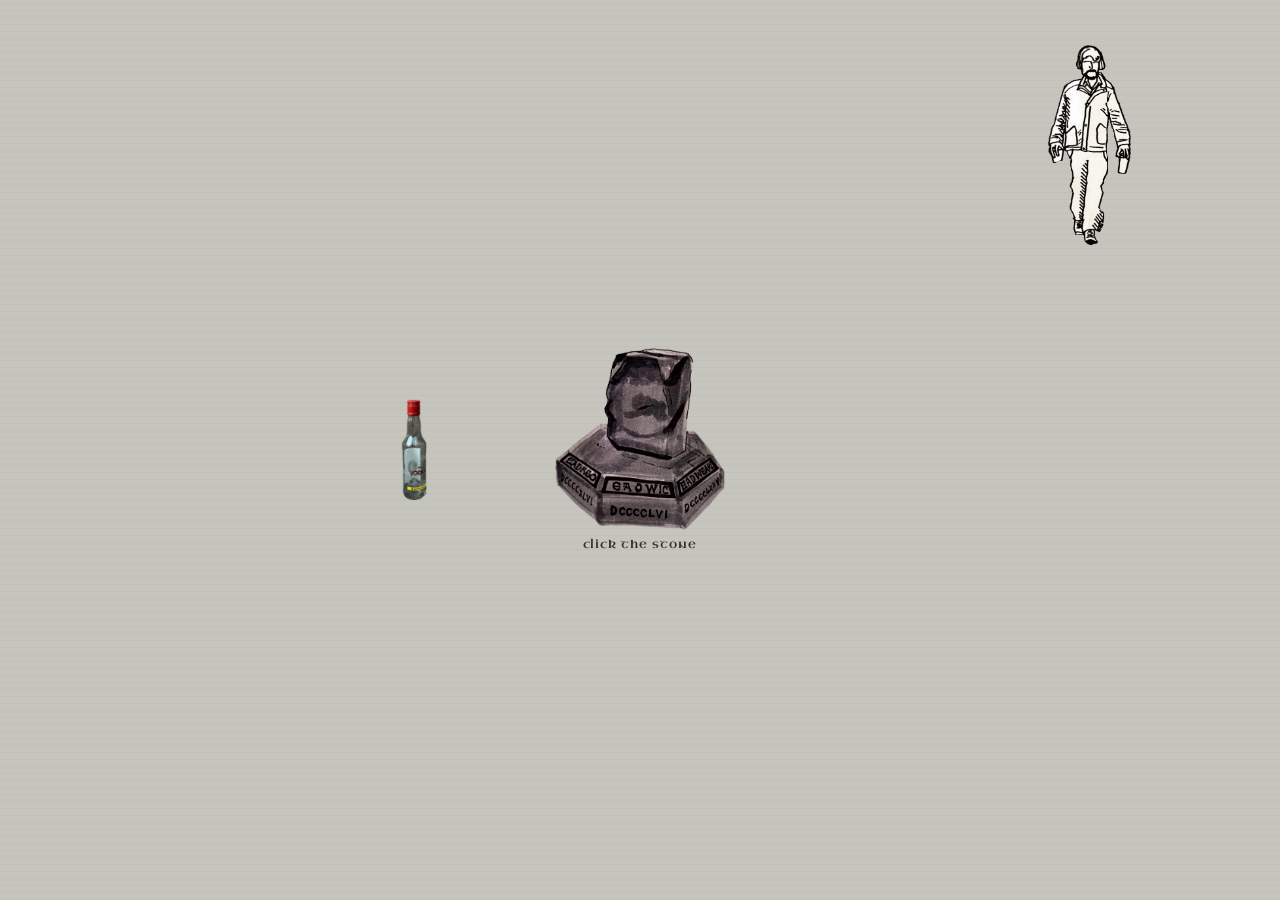
==== index.html @ 2dbc22a3 "Initial commit" ====
<!DOCTYPE html>
<html lang="en">
<head>
  <meta charset="UTF-8">
  <meta name="viewport" content="width=device-width, initial-scale=1.0">
  <title>King's Stone</title>
  <link rel="preconnect" href="https://fonts.googleapis.com">
  <link rel="preconnect" href="https://fonts.gstatic.com" crossorigin>
  <link href="https://fonts.googleapis.com/css2?family=Uncial+Antiqua&display=swap" rel="stylesheet">
  <link rel="stylesheet" href="style.css">
</head>
<body>
  <div class="cursor-trail" id="cursorTrail" aria-hidden="true"></div>
  <main class="scene">
    <button class="human-passing" id="drinkGameLaunch" type="button" aria-label="Open the drink filling game">
      <img src="images/human passing.png" alt="">
    </button>
    <section class="artwork" aria-label="Coronation stone">
      <img class="glass-bottle" src="images/glass bottle.png" alt="Glass bottle">
      <button class="stone" id="stone" type="button" aria-expanded="false" aria-label="Open a king card">
        <img src="images/coronation stone .png" alt="Coronation stone">
      </button>
      <p class="stone-hint" aria-hidden="true">Click the stone</p>
    </section>

    <div class="card-overlay" id="cardOverlay" aria-hidden="true">
      <article class="king-card" role="dialog" aria-modal="true" aria-label="King information card">
        <div class="card-art">
          <img id="cardImage" src="images/king 1.JPG" alt="King illustration">
        </div>
        <div class="card-copy">
          <h1 id="cardName">King Cadred</h1>
          <p id="cardYear">945</p>
          <p id="cardDescription"></p>
          <button class="start-game" id="startGame" type="button">Start Game</button>
        </div>
      </article>
    </div>

    <div class="game-overlay" id="gameOverlay" aria-hidden="true">
      <section class="game-panel" role="dialog" aria-modal="true" aria-labelledby="gameTitle">
        <header class="game-header">
          <h2 id="gameTitle">Collect the Figures</h2>
          <button class="close-game" id="closeGame" type="button" aria-label="Close game">×</button>
        </header>
        <div class="game-stage">
          <div class="game-board" id="gameBoard">
            <img class="game-artwork" src="images/war%20scene.png" alt="Historical illustration of people and animals in a medieval scene">
            <button class="character-zone" type="button" data-character-id="left-figure" data-character-name="Left-side figure" data-x="0.01" data-y="0.39" data-width="0.14" data-height="0.2" aria-label="Select left-side figure">
              <span class="character-count" aria-hidden="true">0 / 5</span>
            </button>
            <button class="character-zone" type="button" data-character-id="archer" data-character-name="Archer" data-x="0.19" data-y="0.12" data-width="0.23" data-height="0.19" aria-label="Select archer">
              <span class="character-count" aria-hidden="true">0 / 5</span>
            </button>
            <button class="character-zone" type="button" data-character-id="crowned-figure" data-character-name="Crowned figure" data-x="0.35" data-y="0.25" data-width="0.29" data-height="0.24" aria-label="Select crowned figure">
              <span class="character-count" aria-hidden="true">0 / 5</span>
            </button>
            <button class="character-zone" type="button" data-character-id="right-figure" data-character-name="Right-side figure" data-x="0.59" data-y="0.33" data-width="0.23" data-height="0.25" aria-label="Select right-side figure">
              <span class="character-count" aria-hidden="true">0 / 5</span>
            </button>
            <button class="character-zone" type="button" data-character-id="upper-window-figure" data-character-name="Upper window figure" data-x="0.83" data-y="0.03" data-width="0.17" data-height="0.27" aria-label="Select upper window figure">
              <span class="character-count" aria-hidden="true">0 / 5</span>
            </button>
            <button class="character-zone" type="button" data-character-id="lower-window-figure" data-character-name="Lower window figure" data-x="0.86" data-y="0.43" data-width="0.14" data-height="0.28" aria-label="Select lower window figure">
              <span class="character-count" aria-hidden="true">0 / 5</span>
            </button>
            <span class="hand-pointer" id="handPointer" aria-hidden="true" hidden></span>
          </div>
          <video class="game-camera" id="gameCamera" autoplay playsinline muted hidden></video>
          <p class="game-score" id="gameScore">Collected: 0 / 6</p>
        </div>
        <p class="game-status" id="gameStatus" role="status" aria-live="polite">Move your hand over a figure and select it five times to collect it.</p>
        <p class="game-privacy">Camera video is processed locally and is not recorded or uploaded.</p>
        <button class="retry-game" id="retryGame" type="button" hidden>Try Again</button>
      </section>
    </div>

    <div class="drink-overlay" id="drinkOverlay" aria-hidden="true">
      <section class="drink-panel" role="dialog" aria-modal="true" aria-labelledby="drinkTitle">
        <button class="drink-close" id="closeDrinkGame" type="button" aria-label="Close drink game">×</button>
        <h2 id="drinkTitle">Would you like some drinks?</h2>
        <div class="drink-stage">
          <div class="drink-cup" id="drinkCup" role="img" aria-label="Empty cup">
            <div class="cup-interior">
              <div class="drink-liquid" id="drinkLiquid"></div>
            </div>
            <span class="cup-rim" aria-hidden="true"></span>
          </div>
          <video class="drink-camera" id="drinkCamera" autoplay playsinline muted hidden></video>
        </div>
        <p class="drink-prompt">Fill the cup pls!</p>
        <p class="drink-score" id="drinkScore">Score: 0</p>
        <p class="drink-status" id="drinkStatus" role="status" aria-live="polite">Open your mouth to pour. Close it to lock your score before the cup overflows.</p>
        <p class="drink-privacy">This is a virtual drink. Camera video is processed locally and is not recorded or uploaded.</p>
        <div class="drink-actions">
          <button class="drink-start" id="startDrinkGame" type="button">Start Game</button>
          <button class="drink-retry" id="retryDrinkGame" type="button" hidden>Play Again</button>
        </div>
      </section>
    </div>
  </main>
  <script src="script.js"></script>
</body>
</html>
---- style.css ----
* {
  box-sizing: border-box;
  margin: 0;
  padding: 0;
}

body {
  --crown-cursor: url("data:image/svg+xml,%3Csvg xmlns='http://www.w3.org/2000/svg' width='24' height='24' viewBox='0 0 24 24'%3E%3Cpath d='M4 18 2.5 8 8 11 12 4l4 7 5.5-3L20 18z' fill='%23c9a84c' stroke='%23494942' stroke-width='1.5' stroke-linejoin='round'/%3E%3C/svg%3E") 12 12, auto;
  position: relative;
  isolation: isolate;
  min-height: 100vh;
  overflow: hidden;
  cursor: var(--crown-cursor);
  font-family: "Uncial Antiqua", Georgia, serif;
  color: #494942;
  background:
    repeating-linear-gradient(
      0deg,
      rgba(92, 92, 81, 0.045) 0,
      rgba(92, 92, 81, 0.045) 1px,
      transparent 1px,
      transparent 7px
    ),
    #c5c5bd;
}

body::before {
  content: "";
  position: fixed;
  inset: 0;
  z-index: -1;
  pointer-events: none;
  opacity: 0;
  background: url("images/night.jpg") center 25% / cover no-repeat;
  transition: opacity 1.4s ease;
}

body.night-mode {
  color: #eee3cb;
}

body.night-mode::before {
  opacity: 0.48;
}

button {
  border: 0;
  font: inherit;
  color: inherit;
  cursor: var(--crown-cursor);
}

.cursor-trail {
  position: fixed;
  inset: 0;
  z-index: 20;
  overflow: hidden;
  pointer-events: none;
}

.cursor-trail-dot {
  position: fixed;
  width: 5px;
  height: 2.5px;
  border-radius: 1px;
  background: #c9a84c;
  opacity: 0.65;
  pointer-events: none;
  transform: rotate(var(--stitch-angle));
  animation: cursor-trail-fade 1.2s ease-out forwards;
}

@keyframes cursor-trail-fade {
  to {
    opacity: 0;
    transform: rotate(var(--stitch-angle)) scale(0.35);
  }
}

.scene {
  position: relative;
  min-height: 100vh;
  display: grid;
  place-items: center;
  padding: 3vh 4vw;
}

.human-passing {
  position: fixed;
  top: 5vh;
  right: 9vw;
  width: min(16vw, 150px);
  height: min(26vh, 240px);
  padding: 0;
  border: 0;
  background: transparent;
  transition: transform 350ms ease;
}

.human-passing img {
  display: block;
  width: 100%;
  height: 100%;
  object-fit: contain;
  mix-blend-mode: multiply;
}

.human-passing:hover {
  transform: translateY(-5px);
}

.artwork {
  position: relative;
  width: min(66vw, 760px);
  height: min(88vh, 820px);
  display: flex;
  flex-direction: column;
  align-items: center;
  justify-content: center;
}

.glass-bottle {
  position: absolute;
  top: 50%;
  right: calc(50% + min(11.55vw, 122.5px) + 90px);
  width: min(2.4vw, 26px);
  height: min(15.4vh, 120px);
  object-fit: contain;
  mix-blend-mode: multiply;
  transition: transform 350ms ease;
  transform: translateY(-50%);
}

.glass-bottle:hover {
  transform: translateY(calc(-50% - 5px));
}

.stone {
  position: relative;
  width: min(23.1vw, 245px);
  aspect-ratio: 1.35;
  overflow: hidden;
  border-radius: 0;
  background: transparent;
  filter: grayscale(0.25) sepia(0.08) contrast(1.05);
  transition: transform 350ms ease, filter 400ms ease;
}

.stone-hint {
  margin-top: 0.4rem;
  color: #000000;
  font-size: 0.78rem;
  letter-spacing: 0.08em;
  text-transform: lowercase;
  opacity: 0.76;
}

body.night-mode .stone-hint {
  color: #eee3cb;
}

.stone:hover {
  transform: translateY(-5px);
  filter: grayscale(0.05) sepia(0.12) contrast(1.12);
}

.stone:focus-visible {
  outline: 3px solid #5f5f55;
  outline-offset: 10px;
}

.stone img {
  display: block;
  width: 100%;
  height: 100%;
  object-fit: contain;
  object-position: center;
  mix-blend-mode: multiply;
}

.card-overlay {
  position: fixed;
  inset: 0;
  z-index: 10;
  display: grid;
  place-items: center;
  pointer-events: none;
  visibility: hidden;
  opacity: 0;
  transition: opacity 280ms ease, visibility 280ms;
}

.card-overlay.open {
  pointer-events: none;
  visibility: visible;
  opacity: 1;
}

.king-card {
  position: absolute;
  left: 50%;
  top: 50%;
  width: min(82vw, 430px);
  height: min(76vh, 620px);
  display: grid;
  grid-template-rows: 62% 38%;
  overflow: hidden;
  border: 5px solid #77776f;
  border-radius: 18px;
  background: #d6d5ca;
  box-shadow: 0 24px 70px rgba(45, 45, 40, 0.28);
  pointer-events: auto;
  transform: translate(-50%, -50%) scale(0.82);
  transition: transform 380ms cubic-bezier(0.2, 0.8, 0.2, 1);
}

body.night-mode .king-card {
  color: #494942;
}

.card-overlay.open .king-card {
  transform: translate(-50%, -50%) scale(1);
}

.card-art {
  min-height: 0;
  overflow: hidden;
  border-bottom: 3px solid #77776f;
  background: #babbb2;
}

.card-art img {
  display: block;
  width: 100%;
  height: 100%;
  object-fit: contain;
  object-position: center;
  filter: grayscale(0.85) contrast(1.12);
  mix-blend-mode: multiply;
}

.card-copy {
  padding: clamp(1rem, 3vh, 1.7rem);
  overflow: hidden;
}

.start-game {
  margin-top: 0.75rem;
  padding: 0.45rem 0.9rem;
  border: 2px solid #6f684e;
  border-radius: 999px;
  background: #c9a84c;
  font-size: 0.85rem;
  transition: transform 200ms ease, background-color 200ms ease;
}

.start-game:hover {
  transform: translateY(-2px);
  background: #d7bc70;
}

.card-copy h1 {
  font-size: clamp(1.6rem, 5vw, 2.5rem);
  line-height: 1;
  font-weight: normal;
}

.card-copy p {
  margin-top: 0.55rem;
  font-family: Georgia, serif;
  font-size: clamp(0.82rem, 2.2vw, 1rem);
  line-height: 1.35;
}

#cardYear {
  font-size: 0.8rem;
  letter-spacing: 0.12em;
  text-transform: uppercase;
}

.game-overlay {
  position: fixed;
  inset: 0;
  z-index: 40;
  display: grid;
  place-items: center;
  padding: 1rem;
  background: rgba(15, 17, 18, 0.78);
  visibility: hidden;
  opacity: 0;
  pointer-events: none;
  transition: opacity 250ms ease, visibility 250ms;
}

.game-overlay.open {
  visibility: visible;
  opacity: 1;
  pointer-events: auto;
}

.game-panel {
  width: min(94vw, 900px);
  max-height: 94vh;
  overflow: auto;
  padding: clamp(1rem, 3vw, 1.75rem);
  border: 3px solid #77776f;
  border-radius: 14px;
  background: #d6d5ca;
  color: #494942;
  box-shadow: 0 24px 70px rgba(0, 0, 0, 0.38);
}

.game-header {
  display: flex;
  align-items: center;
  justify-content: space-between;
  gap: 1rem;
  margin-bottom: 0.8rem;
}

.game-header h2 {
  font-size: clamp(1.2rem, 3vw, 1.8rem);
  font-weight: normal;
}

.close-game {
  width: 2.5rem;
  height: 2.5rem;
  border: 1px solid #77776f;
  border-radius: 50%;
  background: #e7e5d9;
  font-size: 1.6rem;
  line-height: 1;
}

.game-stage {
  position: relative;
  display: flex;
  align-items: center;
  justify-content: center;
  height: min(68vh, 720px);
  min-height: 320px;
  overflow: hidden;
  border: 2px solid #77776f;
  border-radius: 8px;
  background:
    radial-gradient(ellipse at center, rgba(201, 168, 76, 0.16), transparent 55%),
    linear-gradient(145deg, #343638, #181a1d);
}

.game-board {
  position: relative;
  width: min(40vw, 460px);
  height: auto;
  max-width: 100%;
  max-height: 100%;
  aspect-ratio: 768 / 1114;
  overflow: hidden;
  background: #242321;
}

.game-artwork {
  display: block;
  width: 100%;
  height: 100%;
  object-fit: contain;
}

.character-zone {
  position: absolute;
  left: var(--x);
  top: var(--y);
  width: var(--width);
  height: var(--height);
  border: 1px dashed rgba(255, 223, 142, 0.24);
  border-radius: 42%;
  background: transparent;
  transition: border-color 180ms ease, background-color 180ms ease, box-shadow 180ms ease;
}

.character-zone.selected {
  border: 2px solid #f1cf68;
  background: rgba(255, 213, 95, 0.2);
  box-shadow: 0 0 22px rgba(255, 211, 91, 0.72), inset 0 0 18px rgba(255, 222, 129, 0.45);
}

.character-zone.collected {
  border: 2px solid #ffe69a;
  background: rgba(255, 216, 104, 0.32);
  box-shadow: 0 0 30px rgba(255, 220, 111, 0.85), inset 0 0 22px rgba(255, 235, 169, 0.7);
}

.character-count {
  position: absolute;
  top: 0.25rem;
  right: 0.25rem;
  display: none;
  min-width: 3.2rem;
  padding: 0.2rem 0.35rem;
  border: 1px solid #ead18a;
  border-radius: 999px;
  background: #2a2925;
  color: #ffebac;
  font: 0.72rem/1.2 Georgia, serif;
  white-space: nowrap;
}

.character-zone.selected .character-count,
.character-zone.collected .character-count {
  display: block;
}

.hand-pointer {
  position: absolute;
  z-index: 4;
  width: 1rem;
  height: 1rem;
  border: 2px solid #fff0b8;
  border-radius: 50%;
  background: #d7ad48;
  box-shadow: 0 0 14px 5px rgba(255, 213, 95, 0.8);
  pointer-events: none;
  transform: translate(-50%, -50%);
}

.hand-pointer[hidden] {
  display: none;
}

.game-camera {
  position: absolute;
  top: 0.75rem;
  left: 0.75rem;
  width: clamp(110px, 20vw, 180px);
  aspect-ratio: 4 / 3;
  border: 2px solid #d6d5ca;
  border-radius: 6px;
  background: #101113;
  object-fit: cover;
  transform: scaleX(-1);
}

.game-score {
  position: absolute;
  top: 1rem;
  right: 1rem;
  color: #f0e5c8;
  font-size: 1rem;
  text-shadow: 0 1px 5px #111;
}

.night-mode .game-score {
  color: #f0e5c8;
}

.game-status {
  min-height: 1.5em;
  margin-top: 0.75rem;
  font-size: 0.95rem;
}

.game-privacy {
  margin-top: 0.3rem;
  font: 0.78rem/1.4 Georgia, serif;
  opacity: 0.8;
}

.retry-game {
  margin-top: 0.75rem;
  padding: 0.45rem 0.9rem;
  border: 1px solid #6f684e;
  border-radius: 6px;
  background: #c9a84c;
}

.drink-overlay {
  position: fixed;
  inset: 0;
  z-index: 50;
  display: grid;
  place-items: center;
  padding: 1rem;
  background: rgba(15, 17, 18, 0.78);
  visibility: hidden;
  opacity: 0;
  pointer-events: none;
  transition: opacity 250ms ease, visibility 250ms;
}

.drink-overlay.open {
  visibility: visible;
  opacity: 1;
  pointer-events: auto;
}

.drink-panel {
  position: relative;
  width: min(92vw, 660px);
  max-height: 94vh;
  overflow: auto;
  padding: clamp(1.25rem, 4vw, 2.5rem);
  border: 3px solid #77776f;
  border-radius: 12px;
  background: #f0eee5;
  color: #24231f;
  text-align: center;
  box-shadow: 0 24px 70px rgba(0, 0, 0, 0.38);
}

.drink-close {
  position: absolute;
  top: 0.8rem;
  right: 0.8rem;
  width: 2.25rem;
  height: 2.25rem;
  border: 1px solid #77776f;
  border-radius: 50%;
  background: #e7e5d9;
  font-size: 1.4rem;
  line-height: 1;
}

.drink-panel h2 {
  margin: 0 2rem 1.25rem;
  font-size: clamp(1.2rem, 3.3vw, 1.8rem);
  font-weight: normal;
}

.drink-stage {
  position: relative;
  display: grid;
  place-items: center;
  height: clamp(220px, 34vh, 330px);
  border: 1px solid rgba(73, 73, 66, 0.25);
  border-radius: 8px;
  background:
    repeating-linear-gradient(0deg, rgba(99, 91, 73, 0.025) 0 1px, transparent 1px 5px),
    #f7f5ed;
}

.drink-cup {
  position: relative;
  width: clamp(100px, 18vw, 142px);
  height: clamp(125px, 25vh, 180px);
}

.drink-cup::before {
  content: "";
  position: absolute;
  inset: 0;
  z-index: 0;
  background: #393832;
  clip-path: polygon(3% 0, 97% 0, 82% 100%, 18% 100%);
}

.cup-interior {
  position: absolute;
  inset: 4px;
  z-index: 1;
  overflow: hidden;
  background: #f7f5ed;
  clip-path: polygon(4% 0, 96% 0, 82% 100%, 18% 100%);
}

.drink-liquid {
  position: absolute;
  right: 0;
  bottom: 0;
  left: 0;
  height: 0;
  background: linear-gradient(180deg, #edc465, #bd7936);
  transition: height 100ms linear;
}

.cup-rim {
  position: absolute;
  top: -1px;
  left: 1%;
  z-index: 2;
  width: 98%;
  height: 8px;
  border: 3px solid #393832;
  border-radius: 50%;
}

.drink-cup.overflowing::after {
  content: "";
  position: absolute;
  top: -8px;
  left: 43%;
  z-index: 3;
  width: 18px;
  height: 18px;
  border-radius: 50%;
  background: #edc465;
  box-shadow: 12px 8px 0 -4px #d59a4a, -10px 12px 0 -5px #edc465;
  animation: cup-spill 280ms ease-in-out infinite alternate;
}

.drink-camera {
  position: absolute;
  top: 0.75rem;
  right: 0.75rem;
  width: clamp(90px, 18vw, 150px);
  aspect-ratio: 4 / 3;
  border: 2px solid #77776f;
  border-radius: 6px;
  background: #171717;
  object-fit: cover;
  transform: scaleX(-1);
}

.drink-prompt {
  margin-top: 1rem;
  font-size: clamp(1.1rem, 2.6vw, 1.45rem);
}

.drink-score {
  margin-top: 0.5rem;
  font: 1rem Georgia, serif;
}

.drink-status {
  min-height: 1.5em;
  margin-top: 0.65rem;
  font: 0.95rem/1.4 Georgia, serif;
}

.drink-privacy {
  margin-top: 0.45rem;
  font: 0.75rem/1.4 Georgia, serif;
  opacity: 0.75;
}

.drink-actions {
  display: flex;
  justify-content: center;
  gap: 0.75rem;
  margin-top: 1rem;
}

.drink-start,
.drink-retry {
  padding: 0.55rem 1.1rem;
  border: 1px solid #6f684e;
  border-radius: 999px;
  background: #c9a84c;
  font: inherit;
}

@keyframes cup-spill {
  to {
    transform: translateY(7px) scale(0.85);
  }
}

@media (max-width: 760px) {
  body {
    overflow: auto;
  }

  .scene {
    min-height: 100svh;
  }

  .human-passing {
    top: 4vh;
    right: 7vw;
    width: min(24vw, 115px);
    height: min(22svh, 180px);
  }

  .artwork {
    width: 100vw;
    height: 88svh;
  }

  .glass-bottle {
    right: calc(50% + min(18.25vw, 106.5px) + 48px);
    width: min(4.3vw, 20px);
    height: min(14svh, 96px);
  }

  .stone {
    width: min(36.5vw, 213px);
  }

  .king-card {
    position: absolute;
    left: 50%;
    width: min(86vw, 390px);
    height: min(70vh, 560px);
  }

  .game-panel {
    width: 96vw;
    max-height: 92svh;
    padding: 0.9rem;
  }

  .game-stage {
    height: min(68svh, 650px);
    min-height: 320px;
  }

  .game-board {
    width: min(74vw, 330px);
    height: auto;
  }

  .game-camera {
    top: 0.5rem;
    left: 0.5rem;
    width: clamp(80px, 24vw, 130px);
  }

  .game-score {
    top: 0.75rem;
    right: 0.75rem;
  }

  .drink-panel {
    width: 96vw;
    max-height: 92svh;
    padding: 1rem;
  }

  .drink-stage {
    height: min(34svh, 280px);
  }

  .drink-camera {
    width: clamp(75px, 22vw, 110px);
  }
}
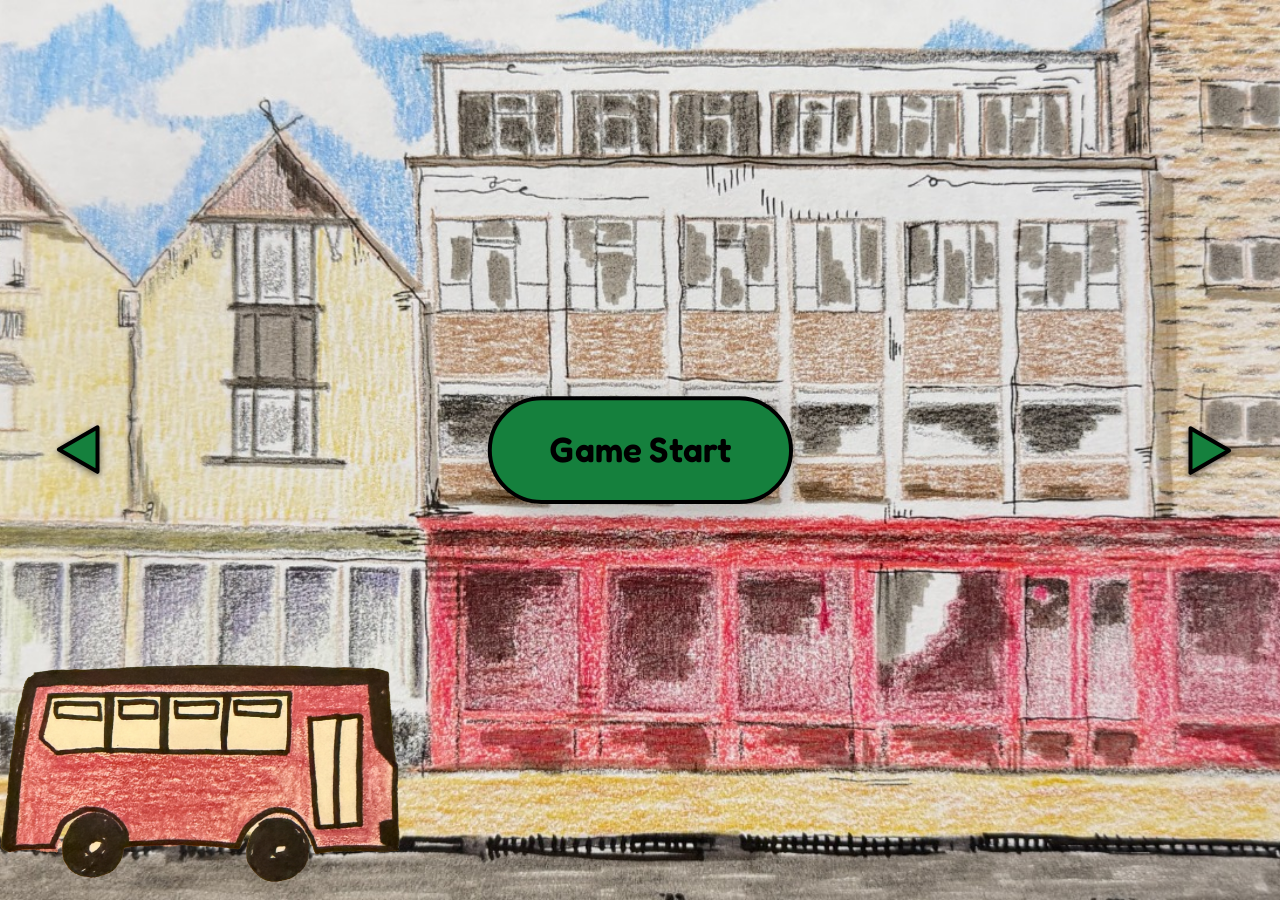
==== commit 0a65d30b: "26.Nov" ====
--- a/index.html
+++ b/index.html
@@ -3,102 +3,34 @@
 <head>
   <meta charset="UTF-8">
   <meta name="viewport" content="width=device-width, initial-scale=1.0">
-  <title>King's Stone</title>
-  <link rel="preconnect" href="https://fonts.googleapis.com">
-  <link rel="preconnect" href="https://fonts.gstatic.com" crossorigin>
-  <link href="https://fonts.googleapis.com/css2?family=Uncial+Antiqua&display=swap" rel="stylesheet">
-  <link rel="stylesheet" href="style.css">
+  <meta name="theme-color" content="#d8d1bd">
+  <title>Rosa</title>
+  <link rel="stylesheet" href="style.css?v=19">
 </head>
 <body>
-  <div class="cursor-trail" id="cursorTrail" aria-hidden="true"></div>
-  <main class="scene">
-    <button class="human-passing" id="drinkGameLaunch" type="button" aria-label="Open the drink filling game">
-      <img src="images/human passing.png" alt="">
-    </button>
-    <section class="artwork" aria-label="Coronation stone">
-      <img class="glass-bottle" src="images/glass bottle.png" alt="Glass bottle">
-      <button class="stone" id="stone" type="button" aria-expanded="false" aria-label="Open a king card">
-        <img src="images/coronation stone .png" alt="Coronation stone">
-      </button>
-      <p class="stone-hint" aria-hidden="true">Click the stone</p>
-    </section>
-
-    <div class="card-overlay" id="cardOverlay" aria-hidden="true">
-      <article class="king-card" role="dialog" aria-modal="true" aria-label="King information card">
-        <div class="card-art">
-          <img id="cardImage" src="images/king 1.JPG" alt="King illustration">
-        </div>
-        <div class="card-copy">
-          <h1 id="cardName">King Cadred</h1>
-          <p id="cardYear">945</p>
-          <p id="cardDescription"></p>
-          <button class="start-game" id="startGame" type="button">Start Game</button>
-        </div>
-      </article>
+  <main class="artwork">
+    <img class="background-artwork" src="images/rosa.jpg" alt="A colorful drawing of buildings along a street">
+    <img class="bus" src="images/bus.png" alt="" aria-hidden="true">
+    <img class="passenger" src="images/passenger.png" alt="" aria-hidden="true">
+    <a class="scene-arrow scene-arrow-left" href="new-game.html" aria-label="Open the blank game page"></a>
+    <a class="scene-arrow scene-arrow-right" href="new-game.html" aria-label="Open the blank game page"></a>
+    <button class="game-start" type="button">Game Start</button>
+  </main>
+  <section class="cleaning-scene" id="cleaningScene" aria-label="Frosted window cleaning game" hidden>
+    <video class="hand-camera" id="handCamera" autoplay playsinline muted aria-hidden="true"></video>
+    <button class="exit-game" id="exitGame" type="button">Exit</button>
+    <img class="menu-poster-lower-left" src="images/menu-poster.png" alt="Menu poster with plated dishes">
+    <aside class="menu-board" aria-label="Attached menu photo">
+      <img src="images/menu-board-photo.png" alt="Photograph of a restaurant menu display">
+    </aside>
+    <canvas class="frost-layer" id="frostCanvas" aria-hidden="true"></canvas>
+    <img class="window-frame" src="images/window-frame.svg?v=2" alt="" aria-hidden="true">
+    <img class="wipe-cursor" id="wipeCursor" src="images/wiping-hand.svg" alt="" aria-hidden="true" hidden>
+    <div class="cleaning-hud">
+      <p class="cleaning-status" id="cleaningStatus" role="status" aria-live="polite">Allow camera access, then move your hand left and right to clear the frost.</p>
+      <p class="cleaning-privacy">Camera video is processed locally and is not recorded or uploaded.</p>
     </div>
-
-    <div class="game-overlay" id="gameOverlay" aria-hidden="true">
-      <section class="game-panel" role="dialog" aria-modal="true" aria-labelledby="gameTitle">
-        <header class="game-header">
-          <h2 id="gameTitle">Collect the Figures</h2>
-          <button class="close-game" id="closeGame" type="button" aria-label="Close game">×</button>
-        </header>
-        <div class="game-stage">
-          <div class="game-board" id="gameBoard">
-            <img class="game-artwork" src="images/war%20scene.png" alt="Historical illustration of people and animals in a medieval scene">
-            <button class="character-zone" type="button" data-character-id="left-figure" data-character-name="Left-side figure" data-x="0.01" data-y="0.39" data-width="0.14" data-height="0.2" aria-label="Select left-side figure">
-              <span class="character-count" aria-hidden="true">0 / 5</span>
-            </button>
-            <button class="character-zone" type="button" data-character-id="archer" data-character-name="Archer" data-x="0.19" data-y="0.12" data-width="0.23" data-height="0.19" aria-label="Select archer">
-              <span class="character-count" aria-hidden="true">0 / 5</span>
-            </button>
-            <button class="character-zone" type="button" data-character-id="crowned-figure" data-character-name="Crowned figure" data-x="0.35" data-y="0.25" data-width="0.29" data-height="0.24" aria-label="Select crowned figure">
-              <span class="character-count" aria-hidden="true">0 / 5</span>
-            </button>
-            <button class="character-zone" type="button" data-character-id="right-figure" data-character-name="Right-side figure" data-x="0.59" data-y="0.33" data-width="0.23" data-height="0.25" aria-label="Select right-side figure">
-              <span class="character-count" aria-hidden="true">0 / 5</span>
-            </button>
-            <button class="character-zone" type="button" data-character-id="upper-window-figure" data-character-name="Upper window figure" data-x="0.83" data-y="0.03" data-width="0.17" data-height="0.27" aria-label="Select upper window figure">
-              <span class="character-count" aria-hidden="true">0 / 5</span>
-            </button>
-            <button class="character-zone" type="button" data-character-id="lower-window-figure" data-character-name="Lower window figure" data-x="0.86" data-y="0.43" data-width="0.14" data-height="0.28" aria-label="Select lower window figure">
-              <span class="character-count" aria-hidden="true">0 / 5</span>
-            </button>
-            <span class="hand-pointer" id="handPointer" aria-hidden="true" hidden></span>
-          </div>
-          <video class="game-camera" id="gameCamera" autoplay playsinline muted hidden></video>
-          <p class="game-score" id="gameScore">Collected: 0 / 6</p>
-        </div>
-        <p class="game-status" id="gameStatus" role="status" aria-live="polite">Move your hand over a figure and select it five times to collect it.</p>
-        <p class="game-privacy">Camera video is processed locally and is not recorded or uploaded.</p>
-        <button class="retry-game" id="retryGame" type="button" hidden>Try Again</button>
-      </section>
-    </div>
-
-    <div class="drink-overlay" id="drinkOverlay" aria-hidden="true">
-      <section class="drink-panel" role="dialog" aria-modal="true" aria-labelledby="drinkTitle">
-        <button class="drink-close" id="closeDrinkGame" type="button" aria-label="Close drink game">×</button>
-        <h2 id="drinkTitle">Would you like some drinks?</h2>
-        <div class="drink-stage">
-          <div class="drink-cup" id="drinkCup" role="img" aria-label="Empty cup">
-            <div class="cup-interior">
-              <div class="drink-liquid" id="drinkLiquid"></div>
-            </div>
-            <span class="cup-rim" aria-hidden="true"></span>
-          </div>
-          <video class="drink-camera" id="drinkCamera" autoplay playsinline muted hidden></video>
-        </div>
-        <p class="drink-prompt">Fill the cup pls!</p>
-        <p class="drink-score" id="drinkScore">Score: 0</p>
-        <p class="drink-status" id="drinkStatus" role="status" aria-live="polite">Open your mouth to pour. Close it to lock your score before the cup overflows.</p>
-        <p class="drink-privacy">This is a virtual drink. Camera video is processed locally and is not recorded or uploaded.</p>
-        <div class="drink-actions">
-          <button class="drink-start" id="startDrinkGame" type="button">Start Game</button>
-          <button class="drink-retry" id="retryDrinkGame" type="button" hidden>Play Again</button>
-        </div>
-      </section>
-    </div>
-  </main>
-  <script src="script.js"></script>
+  </section>
+  <script src="landing.js"></script>
 </body>
 </html>
--- a/style.css
+++ b/style.css
@@ -1,735 +1,355 @@
 * {
   box-sizing: border-box;
+}
+
+@font-face {
+  font-family: "Fredoka";
+  src: url("fonts/Fredoka-Regular.ttf") format("truetype");
+  font-style: normal;
+  font-weight: 400;
+  font-display: swap;
+}
+
+@font-face {
+  font-family: "Fredoka";
+  src: url("fonts/Fredoka-SemiBold.ttf") format("truetype");
+  font-style: normal;
+  font-weight: 600;
+  font-display: swap;
+}
+
+:root {
+  --game-accent: #15803d;
+  --game-cursor: url("data:image/svg+xml,%3Csvg xmlns='http://www.w3.org/2000/svg' width='64' height='64' viewBox='0 0 32 32'%3E%3Cpath d='M4 2v23l6.5-6 4.5 10 5-2-4.5-10 9-.5z' fill='%2315803d' stroke='%23000' stroke-width='2' stroke-linejoin='round'/%3E%3C/svg%3E") 8 4, auto;
+}
+
+html,
+body {
+  width: 100%;
+  min-width: 0;
+  min-height: 100%;
   margin: 0;
-  padding: 0;
 }
 
 body {
-  --crown-cursor: url("data:image/svg+xml,%3Csvg xmlns='http://www.w3.org/2000/svg' width='24' height='24' viewBox='0 0 24 24'%3E%3Cpath d='M4 18 2.5 8 8 11 12 4l4 7 5.5-3L20 18z' fill='%23c9a84c' stroke='%23494942' stroke-width='1.5' stroke-linejoin='round'/%3E%3C/svg%3E") 12 12, auto;
+  min-height: 100vh;
+  min-height: 100svh;
+  overflow: hidden;
+  background: #d8d1bd;
+  cursor: var(--game-cursor);
+}
+
+.artwork {
   position: relative;
   isolation: isolate;
+  display: grid;
+  width: 100%;
   min-height: 100vh;
+  min-height: 100svh;
+  place-items: center;
+}
+
+.artwork .background-artwork {
+  position: fixed;
+  z-index: 0;
+  inset: 0;
+  display: block;
+  width: 100%;
+  height: 100vh;
+  height: 100svh;
+  object-fit: cover;
+}
+
+.artwork .bus {
+  position: fixed;
+  z-index: 2;
+  bottom: 2vh;
+  left: 0;
+  width: min(32vw, 400px);
+  height: auto;
+  object-fit: contain;
+  animation: bus-route 20s linear infinite;
+  pointer-events: none;
+}
+
+.artwork .passenger {
+  position: fixed;
+  z-index: 1;
+  bottom: 7vh;
+  left: 33.333%;
+  width: auto;
+  height: min(21vh, 185px);
+  object-fit: contain;
+  transform: translateX(-50%);
+  opacity: 0;
+  animation: passenger-presence 20s linear infinite;
+  pointer-events: none;
+}
+
+.scene-arrow {
+  position: fixed;
+  z-index: 3;
+  top: 50%;
+  display: grid;
+  width: 3.75rem;
+  height: 3.75rem;
+  place-items: center;
+  text-decoration: none;
+  cursor: var(--game-cursor);
+  transform: translateY(-50%);
+  transition: filter 180ms ease, transform 180ms ease;
+}
+
+.scene-arrow[hidden] {
+  display: none;
+}
+
+.scene-arrow::before {
+  content: "";
+  width: 4.25rem;
+  height: 3.2rem;
+  background: url("data:image/svg+xml,%3Csvg%20xmlns='http://www.w3.org/2000/svg'%20viewBox='0%200%2064%2048'%3E%3Cpath%20d='M8%203L44.37%2024L8%2045Z'%20fill='%2315803d'%20stroke='%23000'%20stroke-width='3.75'%20stroke-linejoin='round'/%3E%3C/svg%3E") center / contain no-repeat;
+  filter: drop-shadow(0 2px 3px rgba(0, 0, 0, 0.55));
+}
+
+.scene-arrow:hover {
+  filter: brightness(1.14);
+  transform: translateY(-50%) scale(1.1);
+}
+
+.scene-arrow-left::before {
+  transform: scaleX(-1);
+}
+
+.scene-arrow-left {
+  left: clamp(1rem, 3vw, 3rem);
+}
+
+.scene-arrow-right {
+  right: clamp(1rem, 3vw, 3rem);
+}
+
+.game-start {
+  position: fixed;
+  z-index: 3;
+  top: 50%;
+  left: 50%;
+  padding: 0.9rem 1.8rem;
+  border: 2px solid #000;
+  border-radius: 999px;
+  background: var(--game-accent);
+  color: #000;
+  box-shadow: 0 5px 18px rgba(35, 29, 20, 0.28);
+  font: 600 1.1rem "Fredoka", sans-serif;
+  cursor: var(--game-cursor);
+  opacity: 0;
+  visibility: hidden;
+  pointer-events: none;
+  transform: translate(-50%, -50%) scale(1.995);
+  animation: reveal-game-start 300ms ease 17.6s forwards;
+  transition: background-color 180ms ease, filter 180ms ease, transform 180ms ease;
+}
+
+.game-start:hover,
+.game-start:focus-visible {
+  background-color: var(--game-accent);
+  filter: brightness(1.1);
+  transform: translate(-50%, -50%) scale(2.195);
+}
+
+.cleaning-scene[hidden] {
+  display: none;
+}
+
+.cleaning-scene {
+  position: fixed;
+  z-index: 4;
+  inset: 0;
   overflow: hidden;
-  cursor: var(--crown-cursor);
-  font-family: "Uncial Antiqua", Georgia, serif;
-  color: #494942;
-  background:
-    repeating-linear-gradient(
-      0deg,
-      rgba(92, 92, 81, 0.045) 0,
-      rgba(92, 92, 81, 0.045) 1px,
-      transparent 1px,
-      transparent 7px
-    ),
-    #c5c5bd;
-}
-
-body::before {
-  content: "";
-  position: fixed;
+  background: transparent;
+}
+
+.hand-camera {
+  position: absolute;
+  width: 1px;
+  height: 1px;
+  opacity: 0;
+  pointer-events: none;
+}
+
+.exit-game {
+  position: absolute;
+  z-index: 5;
+  top: 1.25rem;
+  right: 1.25rem;
+  padding: 0.55rem 1rem;
+  border: 4px solid #000;
+  border-radius: 999px;
+  background: var(--game-accent);
+  color: #000;
+  font: 600 0.95rem "Fredoka", sans-serif;
+  cursor: var(--game-cursor);
+}
+
+.menu-poster-lower-left,
+.menu-board,
+.frost-layer,
+.window-frame {
+  position: absolute;
   inset: 0;
-  z-index: -1;
-  pointer-events: none;
-  opacity: 0;
-  background: url("images/night.jpg") center 25% / cover no-repeat;
-  transition: opacity 1.4s ease;
-}
-
-body.night-mode {
-  color: #eee3cb;
-}
-
-body.night-mode::before {
-  opacity: 0.48;
-}
-
-button {
-  border: 0;
-  font: inherit;
-  color: inherit;
-  cursor: var(--crown-cursor);
-}
-
-.cursor-trail {
-  position: fixed;
-  inset: 0;
-  z-index: 20;
-  overflow: hidden;
-  pointer-events: none;
-}
-
-.cursor-trail-dot {
-  position: fixed;
-  width: 5px;
-  height: 2.5px;
-  border-radius: 1px;
-  background: #c9a84c;
-  opacity: 0.65;
-  pointer-events: none;
-  transform: rotate(var(--stitch-angle));
-  animation: cursor-trail-fade 1.2s ease-out forwards;
-}
-
-@keyframes cursor-trail-fade {
+  display: block;
+  width: 100%;
+  height: 100%;
+}
+
+.menu-poster-lower-left {
+  inset: auto auto 8% 2%;
+  z-index: 0;
+  width: min(21vw, 240px);
+  max-height: 54vh;
+  height: auto;
+  object-fit: contain;
+  object-position: bottom;
+  filter: drop-shadow(5px 8px 8px rgba(20, 24, 28, 0.5));
+}
+
+.menu-board {
+  inset: auto 2% 8% auto;
+  z-index: 0;
+  width: min(21vw, 240px);
+  height: auto;
+}
+
+.menu-board img {
+  display: block;
+  width: 100%;
+  max-height: 54vh;
+  height: auto;
+  object-fit: contain;
+  object-position: bottom;
+  filter: drop-shadow(5px 8px 8px rgba(20, 24, 28, 0.5));
+}
+
+.frost-layer {
+  z-index: 1;
+}
+
+.window-frame {
+  z-index: 2;
+  pointer-events: none;
+}
+
+.wipe-cursor {
+  position: absolute;
+  z-index: 3;
+  width: 102px;
+  height: 102px;
+  object-fit: contain;
+  pointer-events: none;
+  transform: translate(-50%, -50%);
+}
+
+.wipe-cursor[hidden] {
+  display: none;
+}
+
+.cleaning-hud {
+  position: absolute;
+  z-index: 4;
+  top: auto;
+  bottom: 2rem;
+  left: 50%;
+  width: min(92vw, 760px);
+  padding: 0.9rem 1.15rem;
+  border: 1px solid rgba(245, 197, 66, 0.72);
+  border-radius: 12px;
+  background: rgba(37, 28, 19, 0.82);
+  color: #fff1cd;
+  text-align: center;
+  transform: translateX(-50%);
+  pointer-events: none;
+}
+
+.cleaning-status {
+  font: 600 clamp(0.95rem, 2.4vw, 1.2rem)/1.4 "Fredoka", sans-serif;
+}
+
+.cleaning-privacy {
+  margin-top: 0.4rem;
+  color: #e4d7b8;
+  font: 0.78rem/1.35 "Fredoka", sans-serif;
+}
+
+@keyframes bus-route {
+  0% {
+    left: 0;
+    transform: translateX(-110%);
+  }
+
+  25%,
+  50% {
+    left: 33.333%;
+    transform: translateX(-50%);
+  }
+
+  100% {
+    left: 100%;
+    transform: translateX(110%);
+  }
+}
+
+@keyframes passenger-presence {
+  0%,
+  29.9% {
+    opacity: 0;
+  }
+
+  30%,
+  85% {
+    opacity: 1;
+  }
+
+  88%,
+  100% {
+    opacity: 0;
+  }
+}
+
+@keyframes reveal-game-start {
   to {
-    opacity: 0;
-    transform: rotate(var(--stitch-angle)) scale(0.35);
-  }
-}
-
-.scene {
-  position: relative;
-  min-height: 100vh;
-  display: grid;
-  place-items: center;
-  padding: 3vh 4vw;
-}
-
-.human-passing {
-  position: fixed;
-  top: 5vh;
-  right: 9vw;
-  width: min(16vw, 150px);
-  height: min(26vh, 240px);
-  padding: 0;
-  border: 0;
-  background: transparent;
-  transition: transform 350ms ease;
-}
-
-.human-passing img {
-  display: block;
-  width: 100%;
-  height: 100%;
-  object-fit: contain;
-  mix-blend-mode: multiply;
-}
-
-.human-passing:hover {
-  transform: translateY(-5px);
-}
-
-.artwork {
-  position: relative;
-  width: min(66vw, 760px);
-  height: min(88vh, 820px);
-  display: flex;
-  flex-direction: column;
-  align-items: center;
-  justify-content: center;
-}
-
-.glass-bottle {
-  position: absolute;
-  top: 50%;
-  right: calc(50% + min(11.55vw, 122.5px) + 90px);
-  width: min(2.4vw, 26px);
-  height: min(15.4vh, 120px);
-  object-fit: contain;
-  mix-blend-mode: multiply;
-  transition: transform 350ms ease;
-  transform: translateY(-50%);
-}
-
-.glass-bottle:hover {
-  transform: translateY(calc(-50% - 5px));
-}
-
-.stone {
-  position: relative;
-  width: min(23.1vw, 245px);
-  aspect-ratio: 1.35;
-  overflow: hidden;
-  border-radius: 0;
-  background: transparent;
-  filter: grayscale(0.25) sepia(0.08) contrast(1.05);
-  transition: transform 350ms ease, filter 400ms ease;
-}
-
-.stone-hint {
-  margin-top: 0.4rem;
-  color: #000000;
-  font-size: 0.78rem;
-  letter-spacing: 0.08em;
-  text-transform: lowercase;
-  opacity: 0.76;
-}
-
-body.night-mode .stone-hint {
-  color: #eee3cb;
-}
-
-.stone:hover {
-  transform: translateY(-5px);
-  filter: grayscale(0.05) sepia(0.12) contrast(1.12);
-}
-
-.stone:focus-visible {
-  outline: 3px solid #5f5f55;
-  outline-offset: 10px;
-}
-
-.stone img {
-  display: block;
-  width: 100%;
-  height: 100%;
-  object-fit: contain;
-  object-position: center;
-  mix-blend-mode: multiply;
-}
-
-.card-overlay {
-  position: fixed;
-  inset: 0;
-  z-index: 10;
-  display: grid;
-  place-items: center;
-  pointer-events: none;
-  visibility: hidden;
-  opacity: 0;
-  transition: opacity 280ms ease, visibility 280ms;
-}
-
-.card-overlay.open {
-  pointer-events: none;
-  visibility: visible;
-  opacity: 1;
-}
-
-.king-card {
-  position: absolute;
-  left: 50%;
-  top: 50%;
-  width: min(82vw, 430px);
-  height: min(76vh, 620px);
-  display: grid;
-  grid-template-rows: 62% 38%;
-  overflow: hidden;
-  border: 5px solid #77776f;
-  border-radius: 18px;
-  background: #d6d5ca;
-  box-shadow: 0 24px 70px rgba(45, 45, 40, 0.28);
-  pointer-events: auto;
-  transform: translate(-50%, -50%) scale(0.82);
-  transition: transform 380ms cubic-bezier(0.2, 0.8, 0.2, 1);
-}
-
-body.night-mode .king-card {
-  color: #494942;
-}
-
-.card-overlay.open .king-card {
-  transform: translate(-50%, -50%) scale(1);
-}
-
-.card-art {
-  min-height: 0;
-  overflow: hidden;
-  border-bottom: 3px solid #77776f;
-  background: #babbb2;
-}
-
-.card-art img {
-  display: block;
-  width: 100%;
-  height: 100%;
-  object-fit: contain;
-  object-position: center;
-  filter: grayscale(0.85) contrast(1.12);
-  mix-blend-mode: multiply;
-}
-
-.card-copy {
-  padding: clamp(1rem, 3vh, 1.7rem);
-  overflow: hidden;
-}
-
-.start-game {
-  margin-top: 0.75rem;
-  padding: 0.45rem 0.9rem;
-  border: 2px solid #6f684e;
-  border-radius: 999px;
-  background: #c9a84c;
-  font-size: 0.85rem;
-  transition: transform 200ms ease, background-color 200ms ease;
-}
-
-.start-game:hover {
-  transform: translateY(-2px);
-  background: #d7bc70;
-}
-
-.card-copy h1 {
-  font-size: clamp(1.6rem, 5vw, 2.5rem);
-  line-height: 1;
-  font-weight: normal;
-}
-
-.card-copy p {
-  margin-top: 0.55rem;
-  font-family: Georgia, serif;
-  font-size: clamp(0.82rem, 2.2vw, 1rem);
-  line-height: 1.35;
-}
-
-#cardYear {
-  font-size: 0.8rem;
-  letter-spacing: 0.12em;
-  text-transform: uppercase;
-}
-
-.game-overlay {
-  position: fixed;
-  inset: 0;
-  z-index: 40;
-  display: grid;
-  place-items: center;
-  padding: 1rem;
-  background: rgba(15, 17, 18, 0.78);
-  visibility: hidden;
-  opacity: 0;
-  pointer-events: none;
-  transition: opacity 250ms ease, visibility 250ms;
-}
-
-.game-overlay.open {
-  visibility: visible;
-  opacity: 1;
-  pointer-events: auto;
-}
-
-.game-panel {
-  width: min(94vw, 900px);
-  max-height: 94vh;
-  overflow: auto;
-  padding: clamp(1rem, 3vw, 1.75rem);
-  border: 3px solid #77776f;
-  border-radius: 14px;
-  background: #d6d5ca;
-  color: #494942;
-  box-shadow: 0 24px 70px rgba(0, 0, 0, 0.38);
-}
-
-.game-header {
-  display: flex;
-  align-items: center;
-  justify-content: space-between;
-  gap: 1rem;
-  margin-bottom: 0.8rem;
-}
-
-.game-header h2 {
-  font-size: clamp(1.2rem, 3vw, 1.8rem);
-  font-weight: normal;
-}
-
-.close-game {
-  width: 2.5rem;
-  height: 2.5rem;
-  border: 1px solid #77776f;
-  border-radius: 50%;
-  background: #e7e5d9;
-  font-size: 1.6rem;
-  line-height: 1;
-}
-
-.game-stage {
-  position: relative;
-  display: flex;
-  align-items: center;
-  justify-content: center;
-  height: min(68vh, 720px);
-  min-height: 320px;
-  overflow: hidden;
-  border: 2px solid #77776f;
-  border-radius: 8px;
-  background:
-    radial-gradient(ellipse at center, rgba(201, 168, 76, 0.16), transparent 55%),
-    linear-gradient(145deg, #343638, #181a1d);
-}
-
-.game-board {
-  position: relative;
-  width: min(40vw, 460px);
-  height: auto;
-  max-width: 100%;
-  max-height: 100%;
-  aspect-ratio: 768 / 1114;
-  overflow: hidden;
-  background: #242321;
-}
-
-.game-artwork {
-  display: block;
-  width: 100%;
-  height: 100%;
-  object-fit: contain;
-}
-
-.character-zone {
-  position: absolute;
-  left: var(--x);
-  top: var(--y);
-  width: var(--width);
-  height: var(--height);
-  border: 1px dashed rgba(255, 223, 142, 0.24);
-  border-radius: 42%;
-  background: transparent;
-  transition: border-color 180ms ease, background-color 180ms ease, box-shadow 180ms ease;
-}
-
-.character-zone.selected {
-  border: 2px solid #f1cf68;
-  background: rgba(255, 213, 95, 0.2);
-  box-shadow: 0 0 22px rgba(255, 211, 91, 0.72), inset 0 0 18px rgba(255, 222, 129, 0.45);
-}
-
-.character-zone.collected {
-  border: 2px solid #ffe69a;
-  background: rgba(255, 216, 104, 0.32);
-  box-shadow: 0 0 30px rgba(255, 220, 111, 0.85), inset 0 0 22px rgba(255, 235, 169, 0.7);
-}
-
-.character-count {
-  position: absolute;
-  top: 0.25rem;
-  right: 0.25rem;
-  display: none;
-  min-width: 3.2rem;
-  padding: 0.2rem 0.35rem;
-  border: 1px solid #ead18a;
-  border-radius: 999px;
-  background: #2a2925;
-  color: #ffebac;
-  font: 0.72rem/1.2 Georgia, serif;
-  white-space: nowrap;
-}
-
-.character-zone.selected .character-count,
-.character-zone.collected .character-count {
-  display: block;
-}
-
-.hand-pointer {
-  position: absolute;
-  z-index: 4;
-  width: 1rem;
-  height: 1rem;
-  border: 2px solid #fff0b8;
-  border-radius: 50%;
-  background: #d7ad48;
-  box-shadow: 0 0 14px 5px rgba(255, 213, 95, 0.8);
-  pointer-events: none;
-  transform: translate(-50%, -50%);
-}
-
-.hand-pointer[hidden] {
-  display: none;
-}
-
-.game-camera {
-  position: absolute;
-  top: 0.75rem;
-  left: 0.75rem;
-  width: clamp(110px, 20vw, 180px);
-  aspect-ratio: 4 / 3;
-  border: 2px solid #d6d5ca;
-  border-radius: 6px;
-  background: #101113;
-  object-fit: cover;
-  transform: scaleX(-1);
-}
-
-.game-score {
-  position: absolute;
-  top: 1rem;
-  right: 1rem;
-  color: #f0e5c8;
-  font-size: 1rem;
-  text-shadow: 0 1px 5px #111;
-}
-
-.night-mode .game-score {
-  color: #f0e5c8;
-}
-
-.game-status {
-  min-height: 1.5em;
-  margin-top: 0.75rem;
-  font-size: 0.95rem;
-}
-
-.game-privacy {
-  margin-top: 0.3rem;
-  font: 0.78rem/1.4 Georgia, serif;
-  opacity: 0.8;
-}
-
-.retry-game {
-  margin-top: 0.75rem;
-  padding: 0.45rem 0.9rem;
-  border: 1px solid #6f684e;
-  border-radius: 6px;
-  background: #c9a84c;
-}
-
-.drink-overlay {
-  position: fixed;
-  inset: 0;
-  z-index: 50;
-  display: grid;
-  place-items: center;
-  padding: 1rem;
-  background: rgba(15, 17, 18, 0.78);
-  visibility: hidden;
-  opacity: 0;
-  pointer-events: none;
-  transition: opacity 250ms ease, visibility 250ms;
-}
-
-.drink-overlay.open {
-  visibility: visible;
-  opacity: 1;
-  pointer-events: auto;
-}
-
-.drink-panel {
-  position: relative;
-  width: min(92vw, 660px);
-  max-height: 94vh;
-  overflow: auto;
-  padding: clamp(1.25rem, 4vw, 2.5rem);
-  border: 3px solid #77776f;
-  border-radius: 12px;
-  background: #f0eee5;
-  color: #24231f;
-  text-align: center;
-  box-shadow: 0 24px 70px rgba(0, 0, 0, 0.38);
-}
-
-.drink-close {
-  position: absolute;
-  top: 0.8rem;
-  right: 0.8rem;
-  width: 2.25rem;
-  height: 2.25rem;
-  border: 1px solid #77776f;
-  border-radius: 50%;
-  background: #e7e5d9;
-  font-size: 1.4rem;
-  line-height: 1;
-}
-
-.drink-panel h2 {
-  margin: 0 2rem 1.25rem;
-  font-size: clamp(1.2rem, 3.3vw, 1.8rem);
-  font-weight: normal;
-}
-
-.drink-stage {
-  position: relative;
-  display: grid;
-  place-items: center;
-  height: clamp(220px, 34vh, 330px);
-  border: 1px solid rgba(73, 73, 66, 0.25);
-  border-radius: 8px;
-  background:
-    repeating-linear-gradient(0deg, rgba(99, 91, 73, 0.025) 0 1px, transparent 1px 5px),
-    #f7f5ed;
-}
-
-.drink-cup {
-  position: relative;
-  width: clamp(100px, 18vw, 142px);
-  height: clamp(125px, 25vh, 180px);
-}
-
-.drink-cup::before {
-  content: "";
-  position: absolute;
-  inset: 0;
-  z-index: 0;
-  background: #393832;
-  clip-path: polygon(3% 0, 97% 0, 82% 100%, 18% 100%);
-}
-
-.cup-interior {
-  position: absolute;
-  inset: 4px;
-  z-index: 1;
-  overflow: hidden;
-  background: #f7f5ed;
-  clip-path: polygon(4% 0, 96% 0, 82% 100%, 18% 100%);
-}
-
-.drink-liquid {
-  position: absolute;
-  right: 0;
-  bottom: 0;
-  left: 0;
-  height: 0;
-  background: linear-gradient(180deg, #edc465, #bd7936);
-  transition: height 100ms linear;
-}
-
-.cup-rim {
-  position: absolute;
-  top: -1px;
-  left: 1%;
-  z-index: 2;
-  width: 98%;
-  height: 8px;
-  border: 3px solid #393832;
-  border-radius: 50%;
-}
-
-.drink-cup.overflowing::after {
-  content: "";
-  position: absolute;
-  top: -8px;
-  left: 43%;
-  z-index: 3;
-  width: 18px;
-  height: 18px;
-  border-radius: 50%;
-  background: #edc465;
-  box-shadow: 12px 8px 0 -4px #d59a4a, -10px 12px 0 -5px #edc465;
-  animation: cup-spill 280ms ease-in-out infinite alternate;
-}
-
-.drink-camera {
-  position: absolute;
-  top: 0.75rem;
-  right: 0.75rem;
-  width: clamp(90px, 18vw, 150px);
-  aspect-ratio: 4 / 3;
-  border: 2px solid #77776f;
-  border-radius: 6px;
-  background: #171717;
-  object-fit: cover;
-  transform: scaleX(-1);
-}
-
-.drink-prompt {
-  margin-top: 1rem;
-  font-size: clamp(1.1rem, 2.6vw, 1.45rem);
-}
-
-.drink-score {
-  margin-top: 0.5rem;
-  font: 1rem Georgia, serif;
-}
-
-.drink-status {
-  min-height: 1.5em;
-  margin-top: 0.65rem;
-  font: 0.95rem/1.4 Georgia, serif;
-}
-
-.drink-privacy {
-  margin-top: 0.45rem;
-  font: 0.75rem/1.4 Georgia, serif;
-  opacity: 0.75;
-}
-
-.drink-actions {
-  display: flex;
-  justify-content: center;
-  gap: 0.75rem;
-  margin-top: 1rem;
-}
-
-.drink-start,
-.drink-retry {
-  padding: 0.55rem 1.1rem;
-  border: 1px solid #6f684e;
-  border-radius: 999px;
-  background: #c9a84c;
-  font: inherit;
-}
-
-@keyframes cup-spill {
-  to {
-    transform: translateY(7px) scale(0.85);
-  }
-}
-
-@media (max-width: 760px) {
-  body {
-    overflow: auto;
-  }
-
-  .scene {
-    min-height: 100svh;
-  }
-
-  .human-passing {
-    top: 4vh;
-    right: 7vw;
-    width: min(24vw, 115px);
-    height: min(22svh, 180px);
-  }
-
-  .artwork {
-    width: 100vw;
-    height: 88svh;
-  }
-
-  .glass-bottle {
-    right: calc(50% + min(18.25vw, 106.5px) + 48px);
-    width: min(4.3vw, 20px);
-    height: min(14svh, 96px);
-  }
-
-  .stone {
-    width: min(36.5vw, 213px);
-  }
-
-  .king-card {
-    position: absolute;
-    left: 50%;
-    width: min(86vw, 390px);
-    height: min(70vh, 560px);
-  }
-
-  .game-panel {
-    width: 96vw;
-    max-height: 92svh;
-    padding: 0.9rem;
-  }
-
-  .game-stage {
-    height: min(68svh, 650px);
-    min-height: 320px;
-  }
-
-  .game-board {
-    width: min(74vw, 330px);
-    height: auto;
-  }
-
-  .game-camera {
-    top: 0.5rem;
-    left: 0.5rem;
-    width: clamp(80px, 24vw, 130px);
-  }
-
-  .game-score {
-    top: 0.75rem;
-    right: 0.75rem;
-  }
-
-  .drink-panel {
-    width: 96vw;
-    max-height: 92svh;
-    padding: 1rem;
-  }
-
-  .drink-stage {
-    height: min(34svh, 280px);
-  }
-
-  .drink-camera {
-    width: clamp(75px, 22vw, 110px);
-  }
-}
+    opacity: 1;
+    visibility: visible;
+    pointer-events: auto;
+  }
+}
+
+@media (prefers-reduced-motion: reduce) {
+  .artwork .bus {
+    left: 33.333%;
+    transform: translateX(-50%);
+    animation: none;
+  }
+
+  .artwork .passenger {
+    opacity: 1;
+    left: calc(33.333% - min(16vw, 200px));
+    transform: translateX(-80%);
+    animation: none;
+  }
+
+  .game-start {
+    animation-delay: 0s;
+  }
+}
+
+@media (max-width: 600px) {
+  .cleaning-hud {
+    top: auto;
+    bottom: 1.5rem;
+    padding: 0.7rem 0.85rem;
+  }
+
+  .cleaning-privacy {
+    font-size: 0.7rem;
+  }
+}
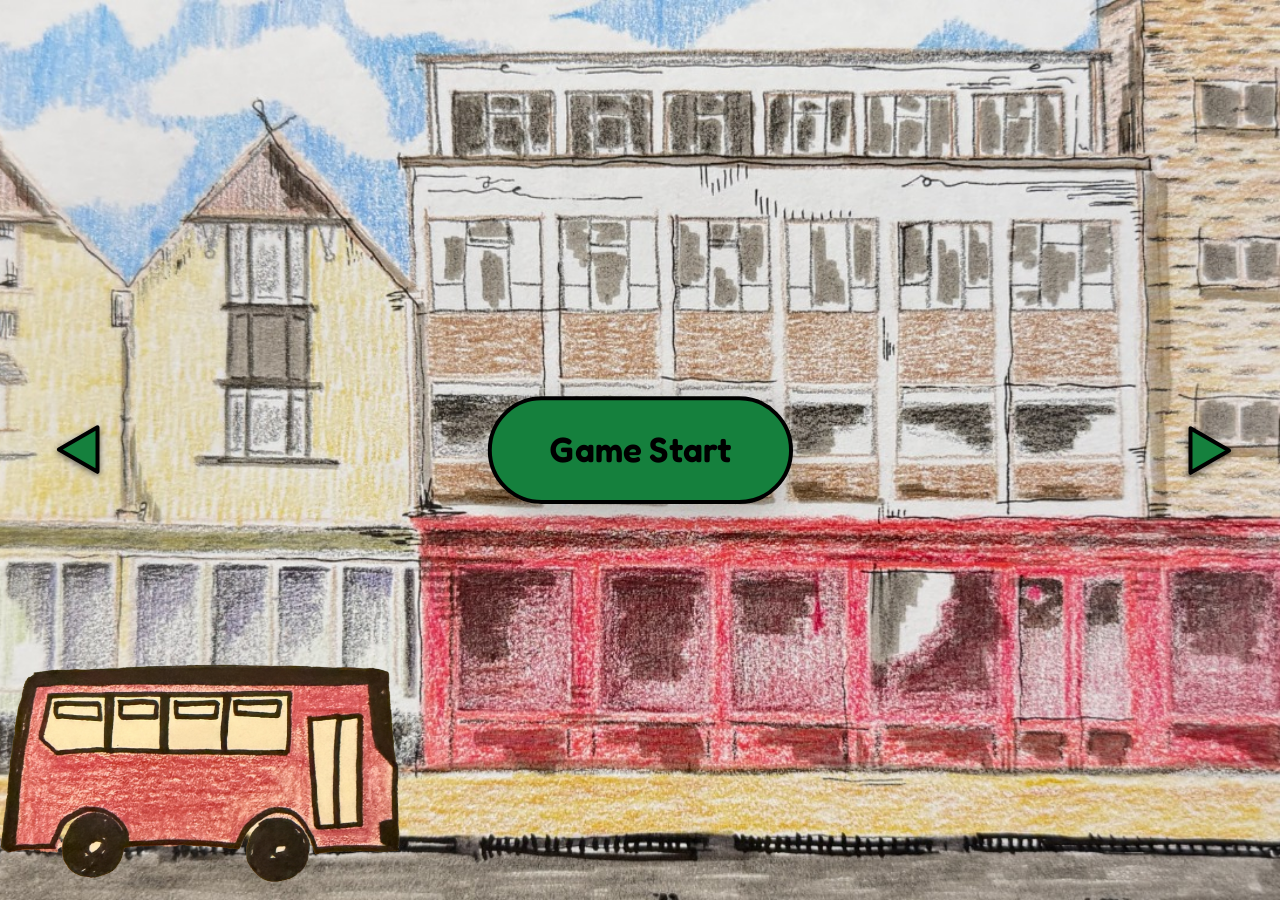
==== commit 9601e42a: "background" ====
--- a/index.html
+++ b/index.html
@@ -5,7 +5,7 @@
   <meta name="viewport" content="width=device-width, initial-scale=1.0">
   <meta name="theme-color" content="#d8d1bd">
   <title>Rosa</title>
-  <link rel="stylesheet" href="style.css?v=19">
+  <link rel="stylesheet" href="style.css?v=20">
 </head>
 <body>
   <main class="artwork">
--- a/style.css
+++ b/style.css
@@ -58,6 +58,7 @@
   height: 100vh;
   height: 100svh;
   object-fit: cover;
+  object-position: right bottom;
 }
 
 .artwork .bus {
